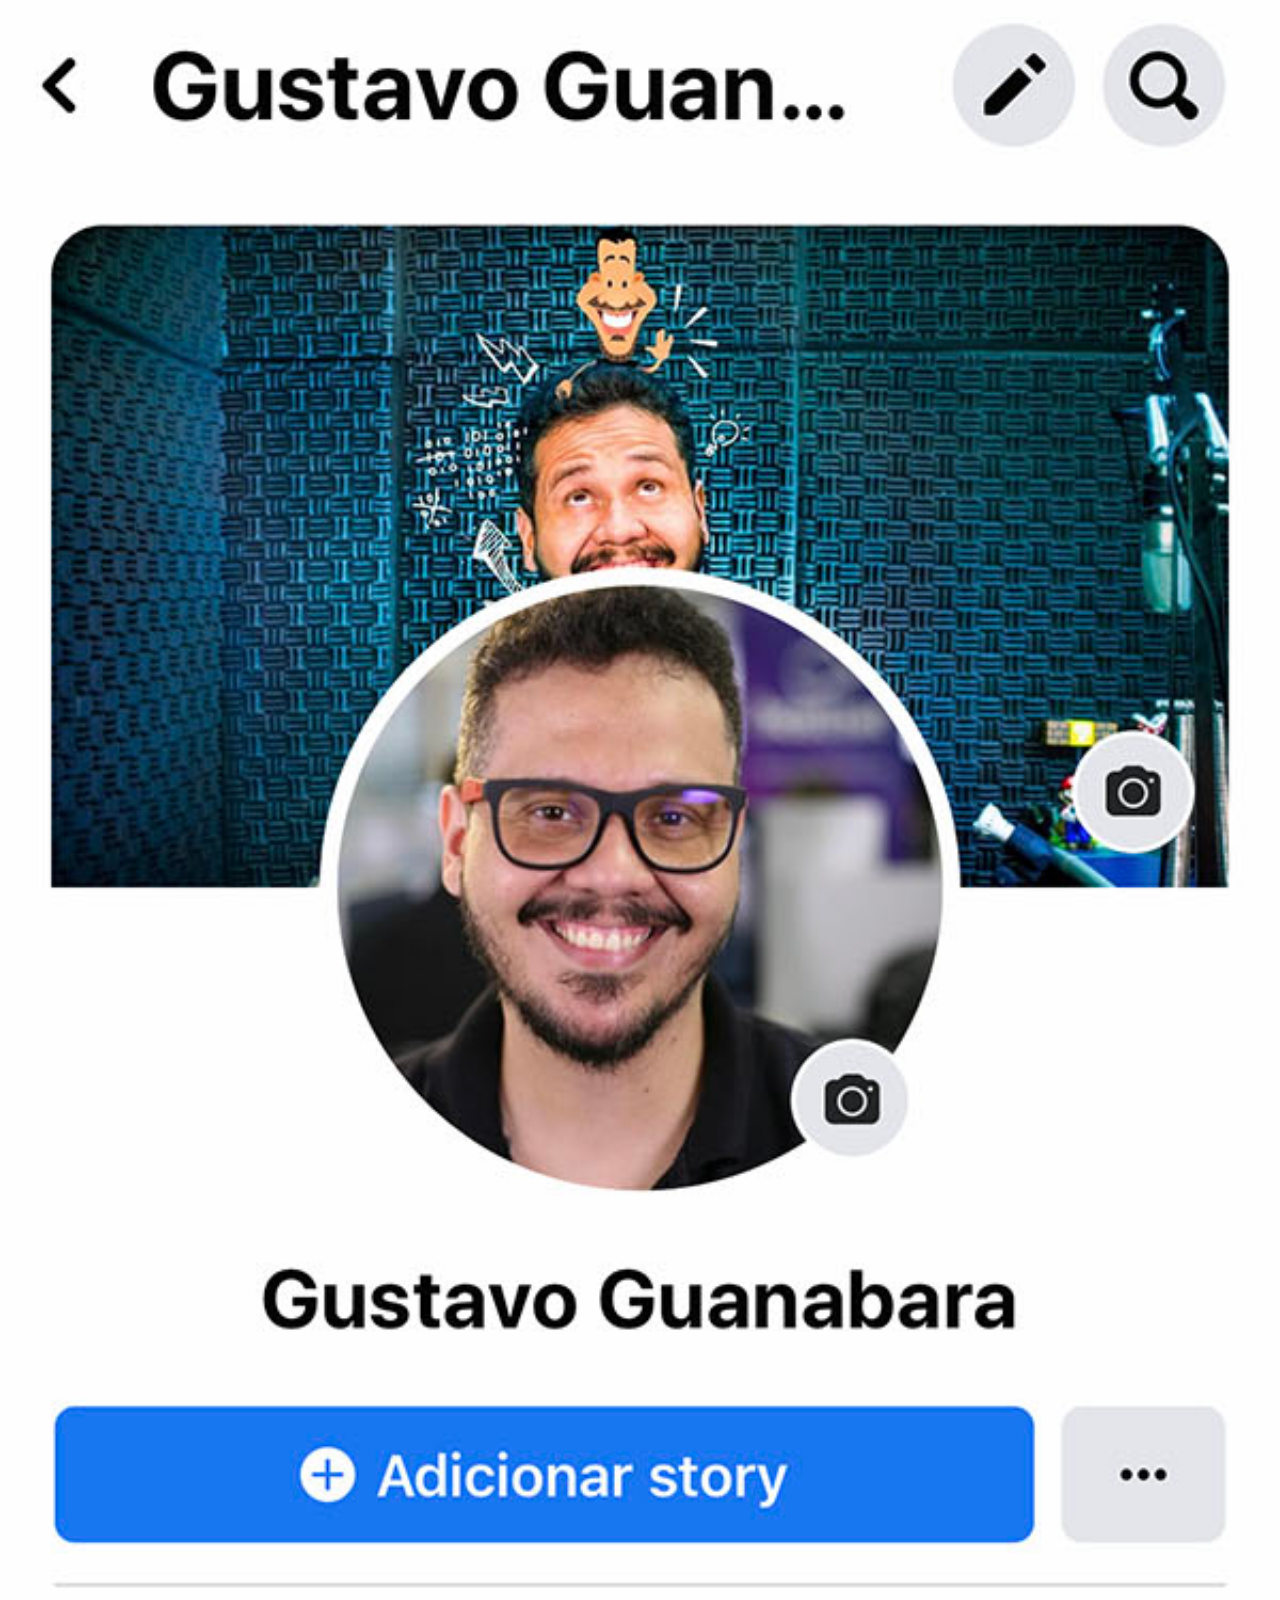
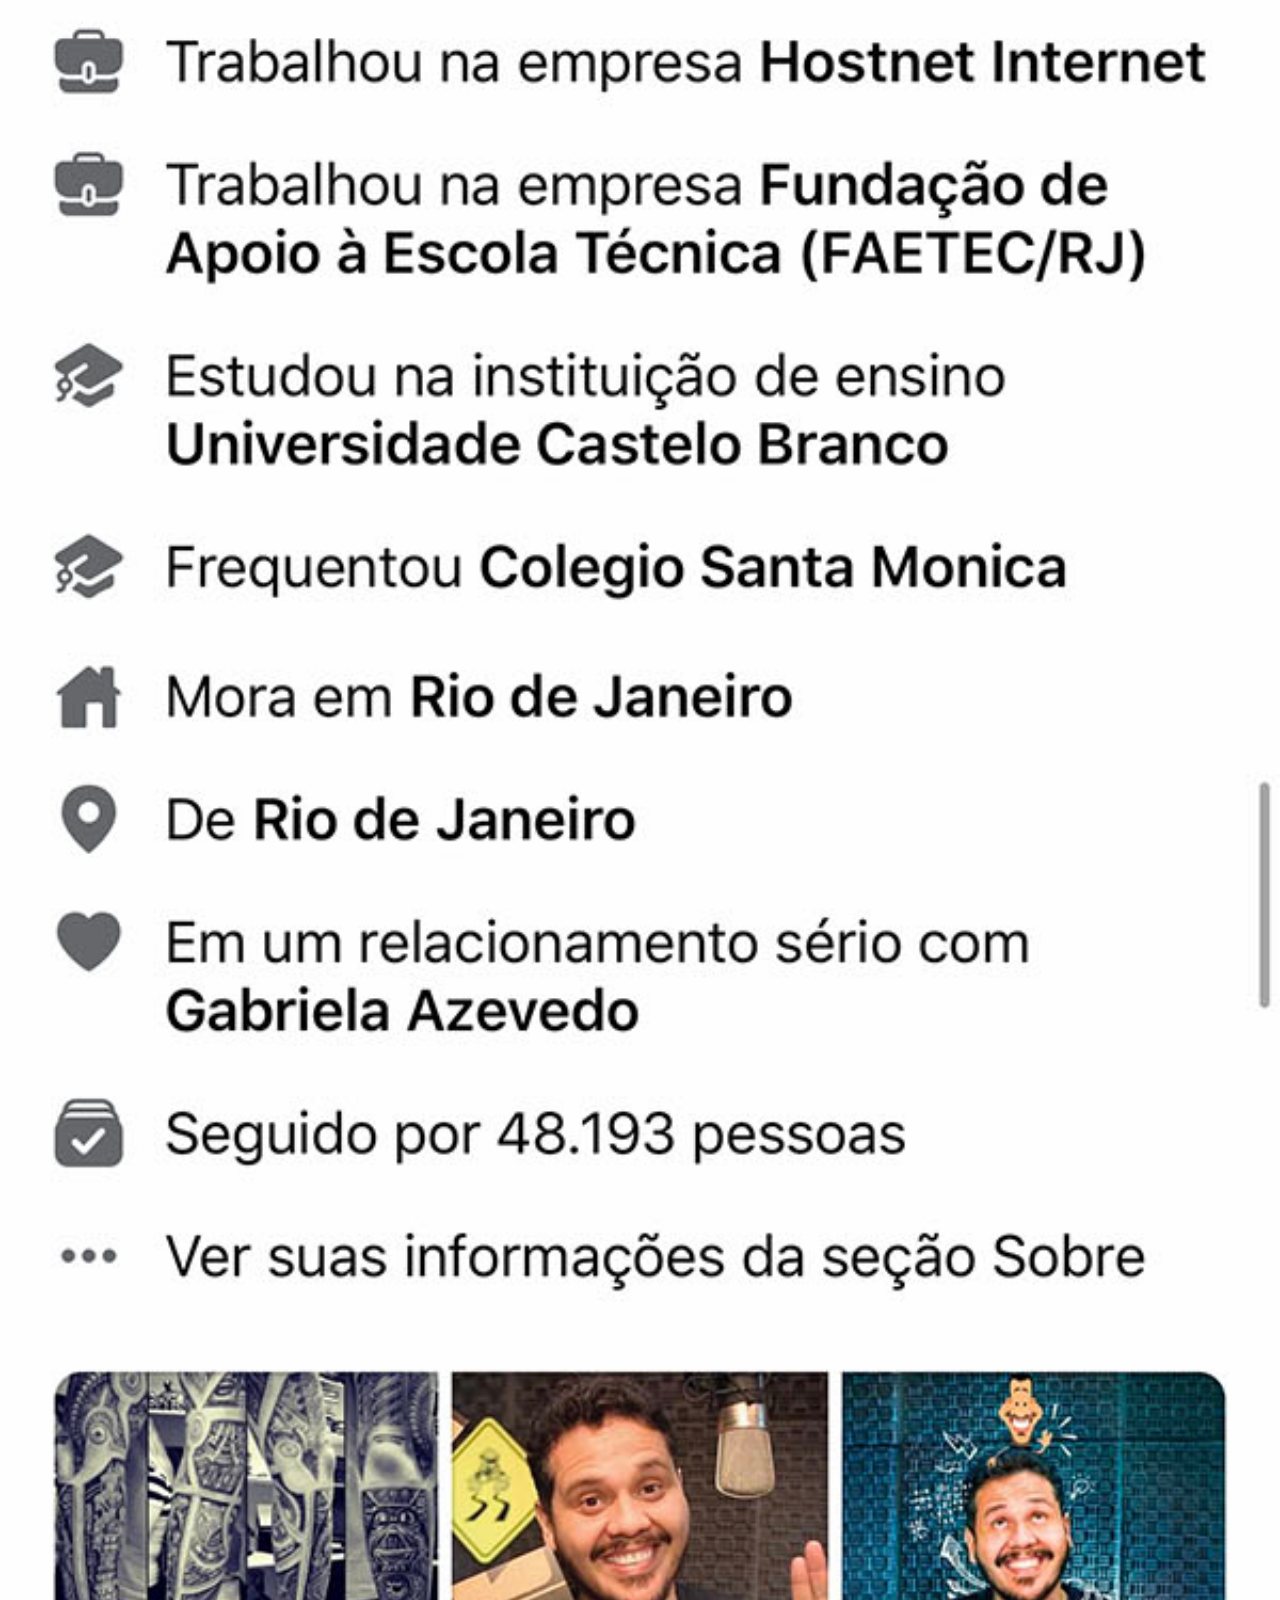
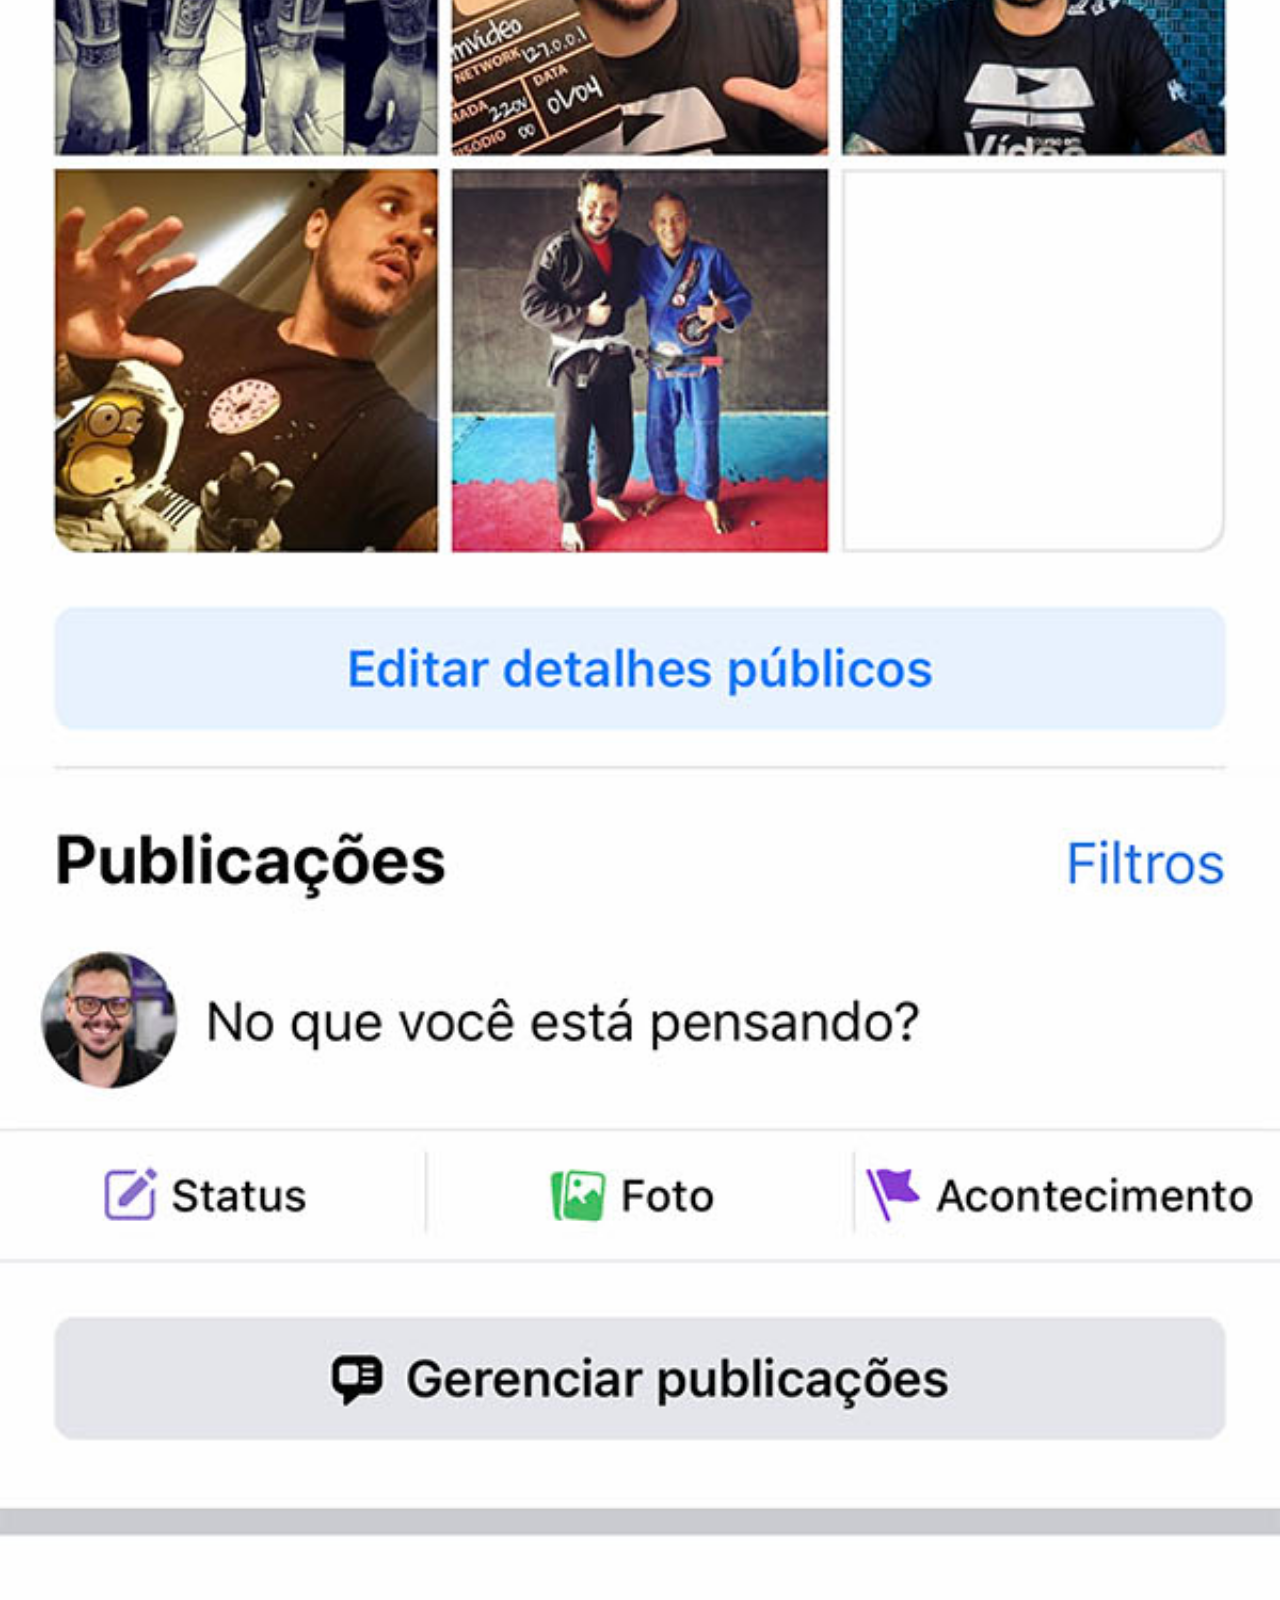
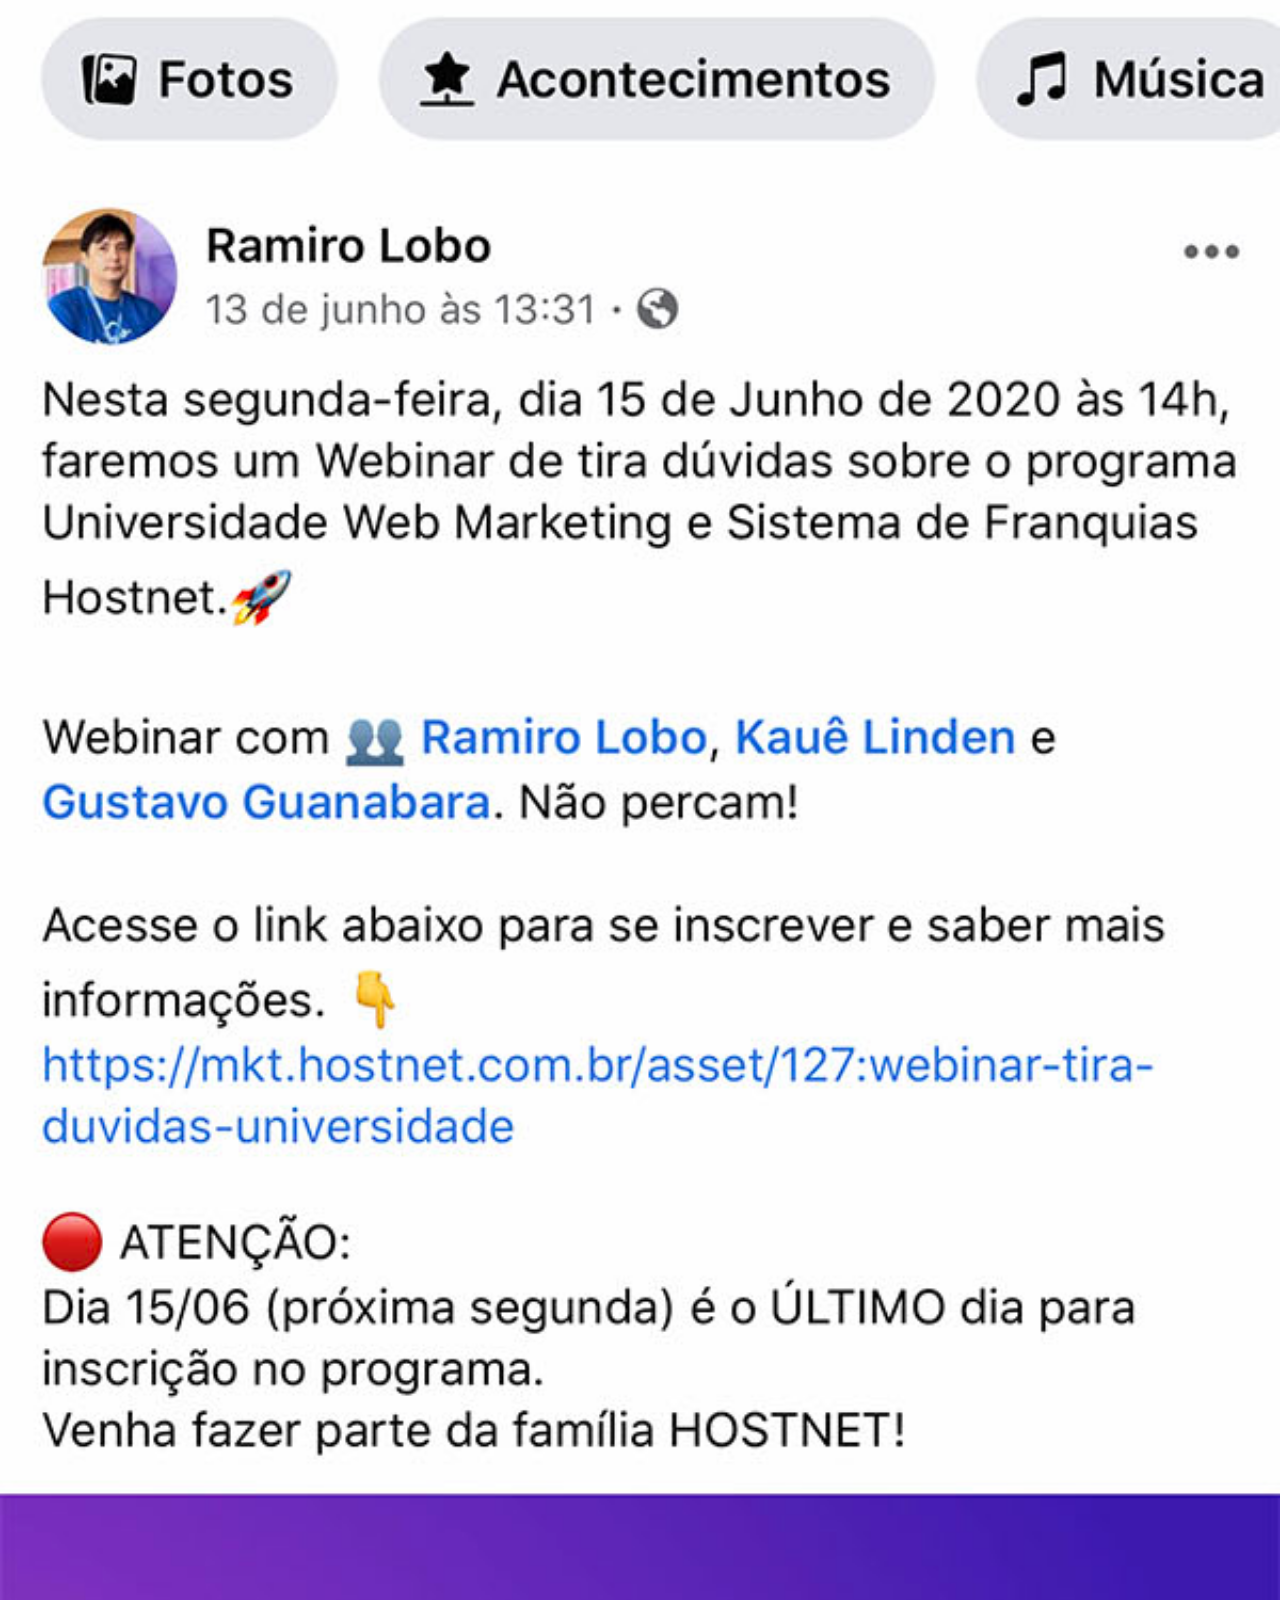
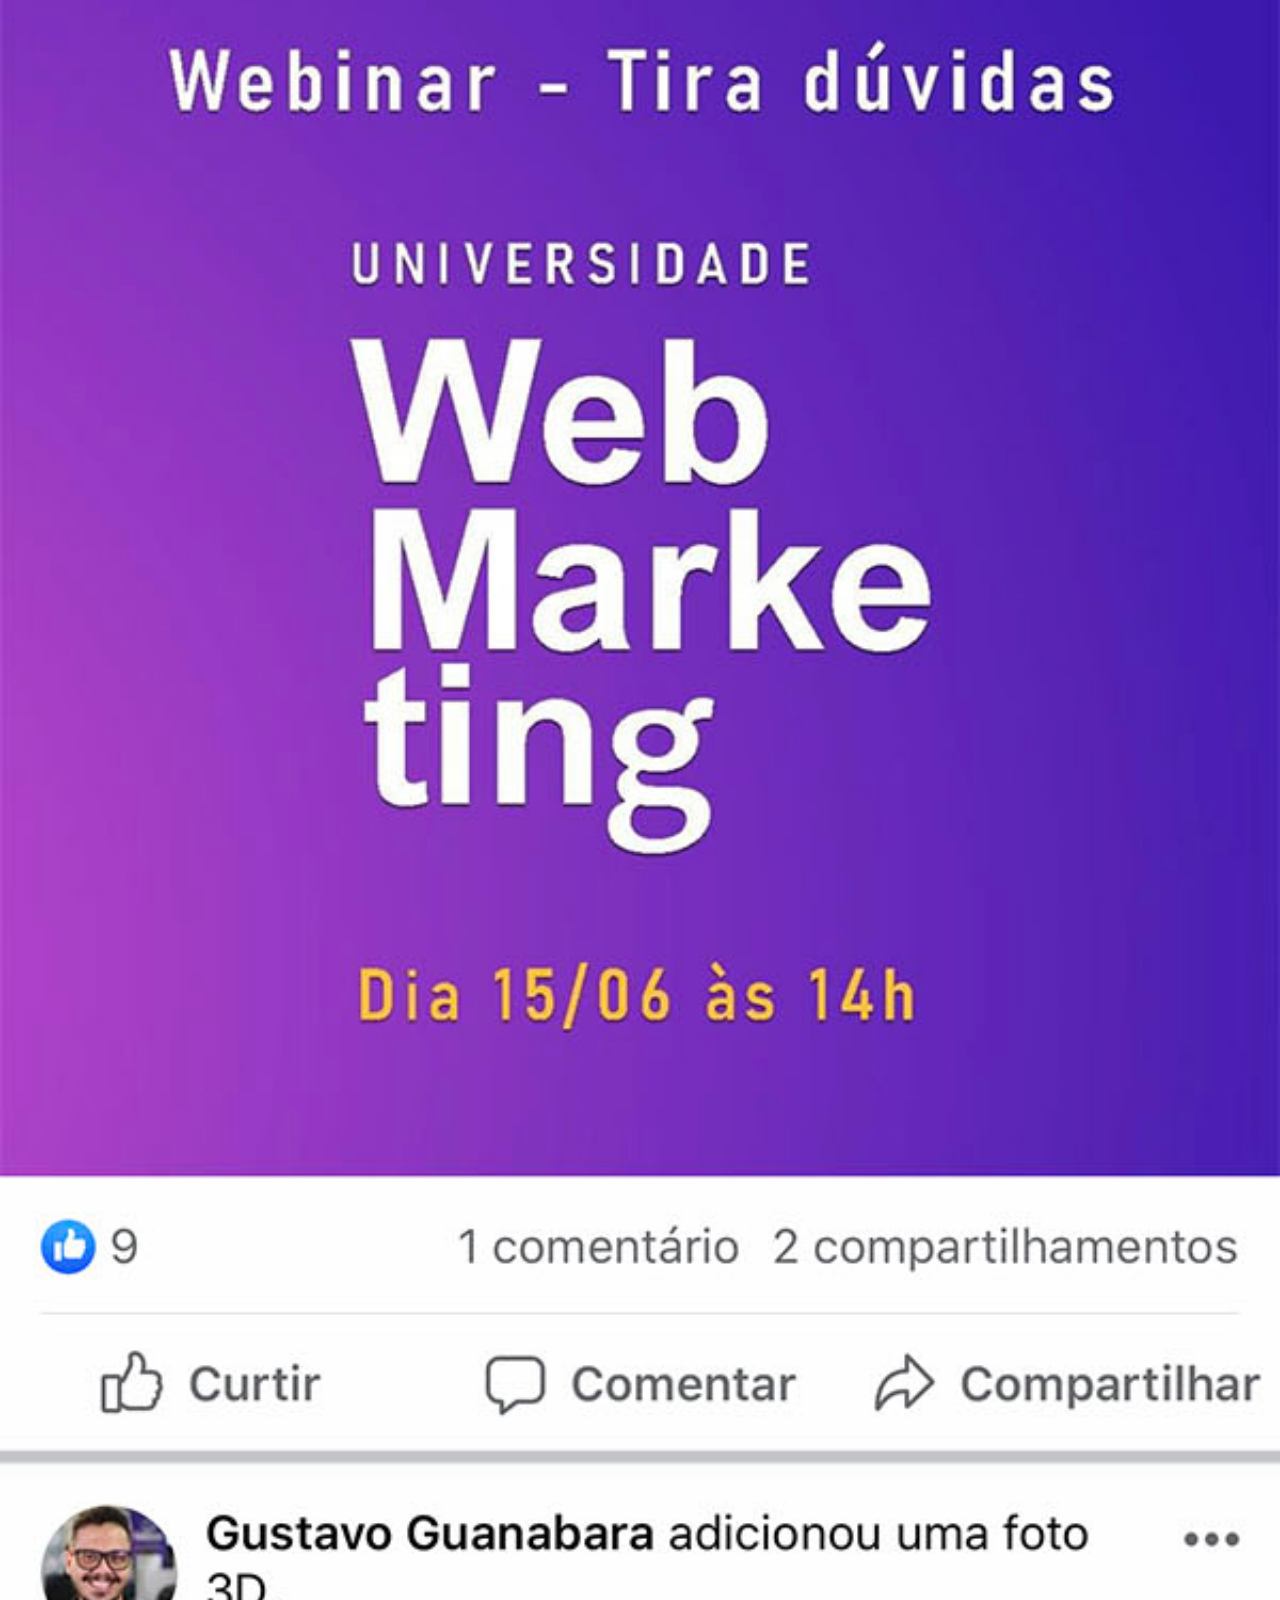
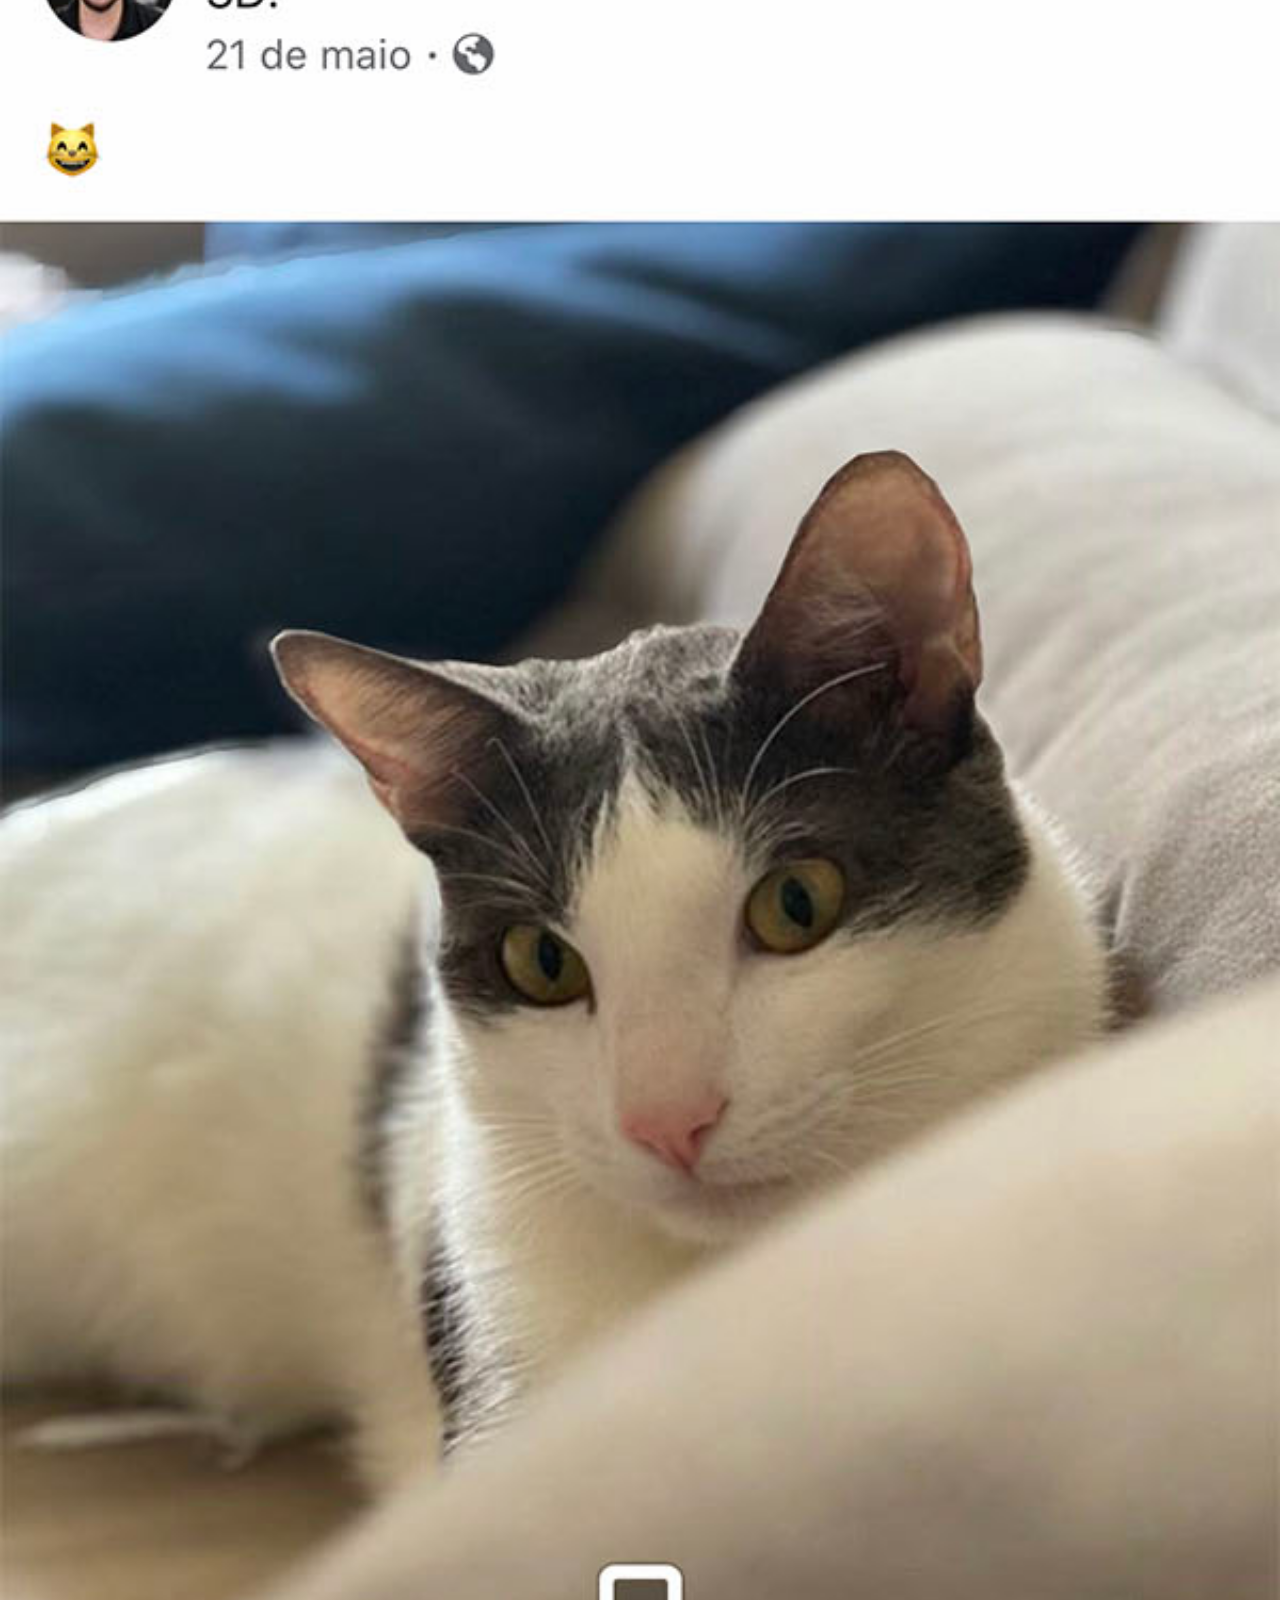
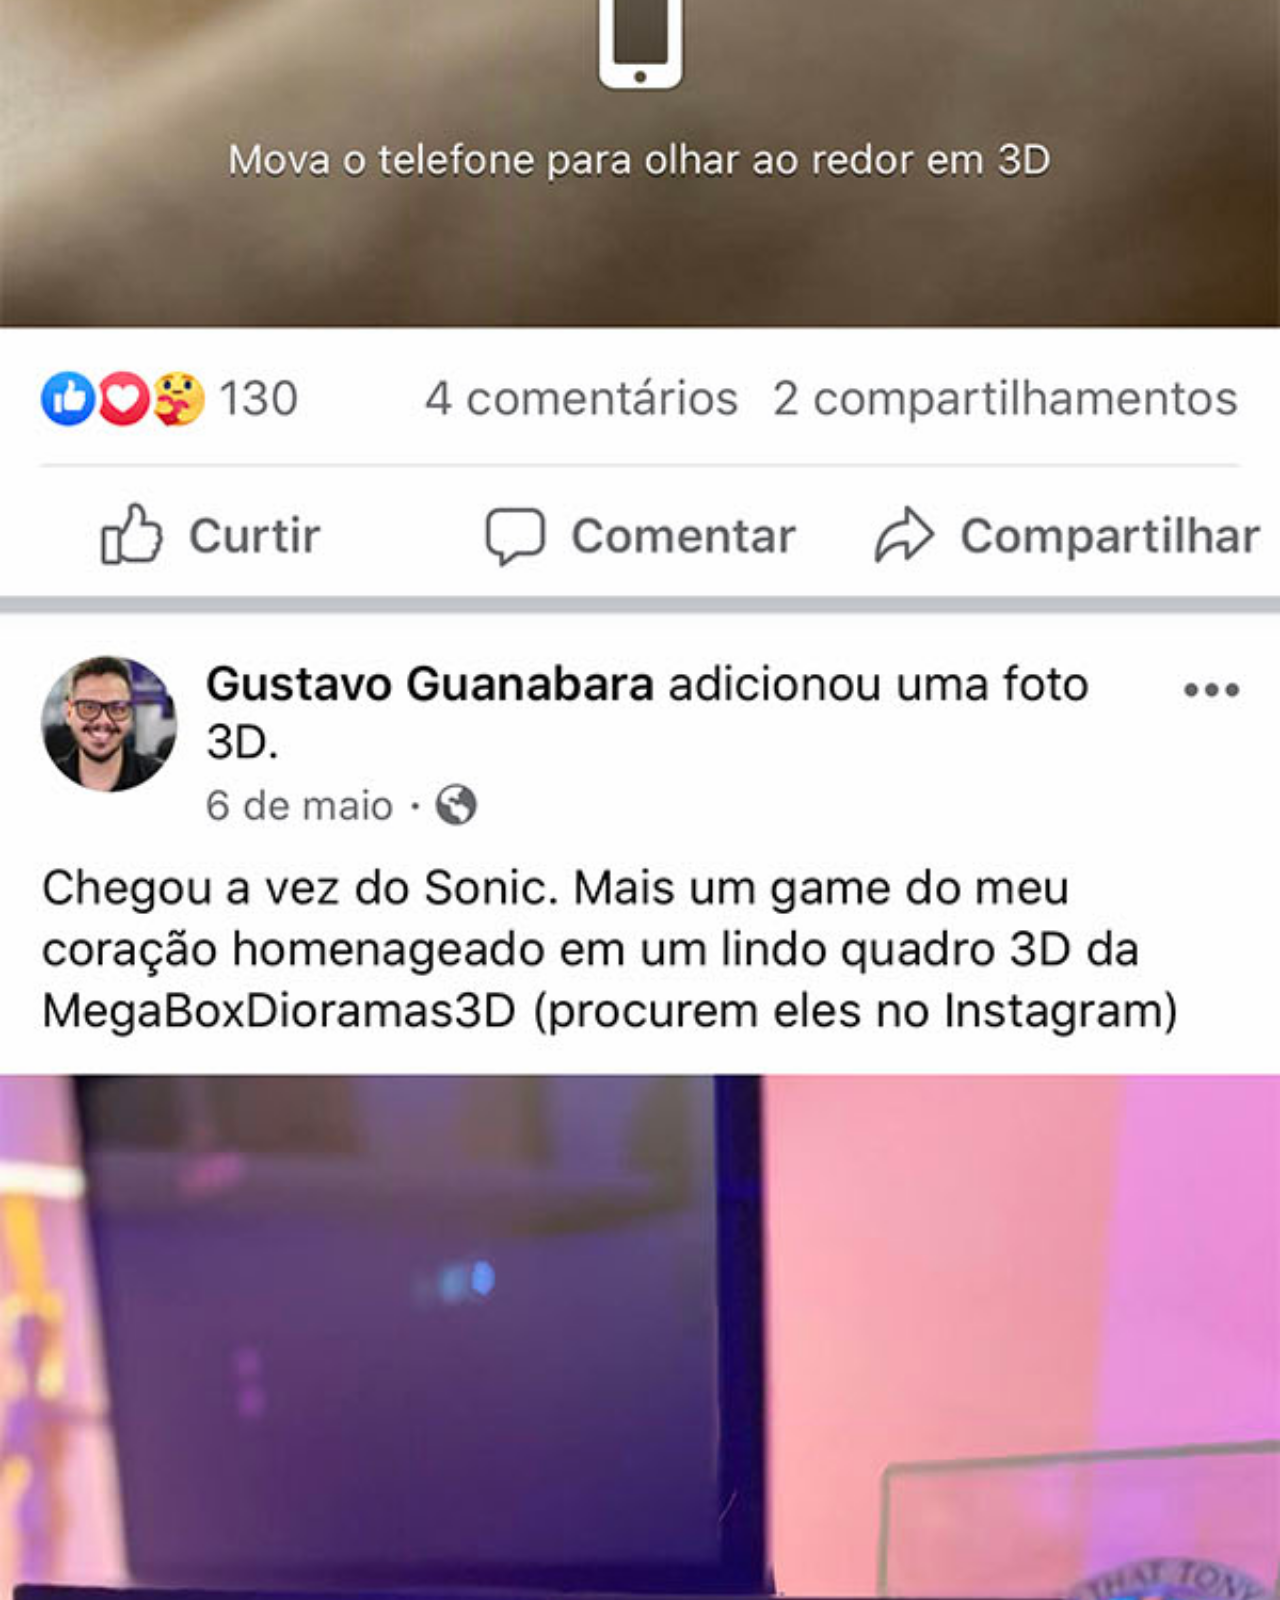
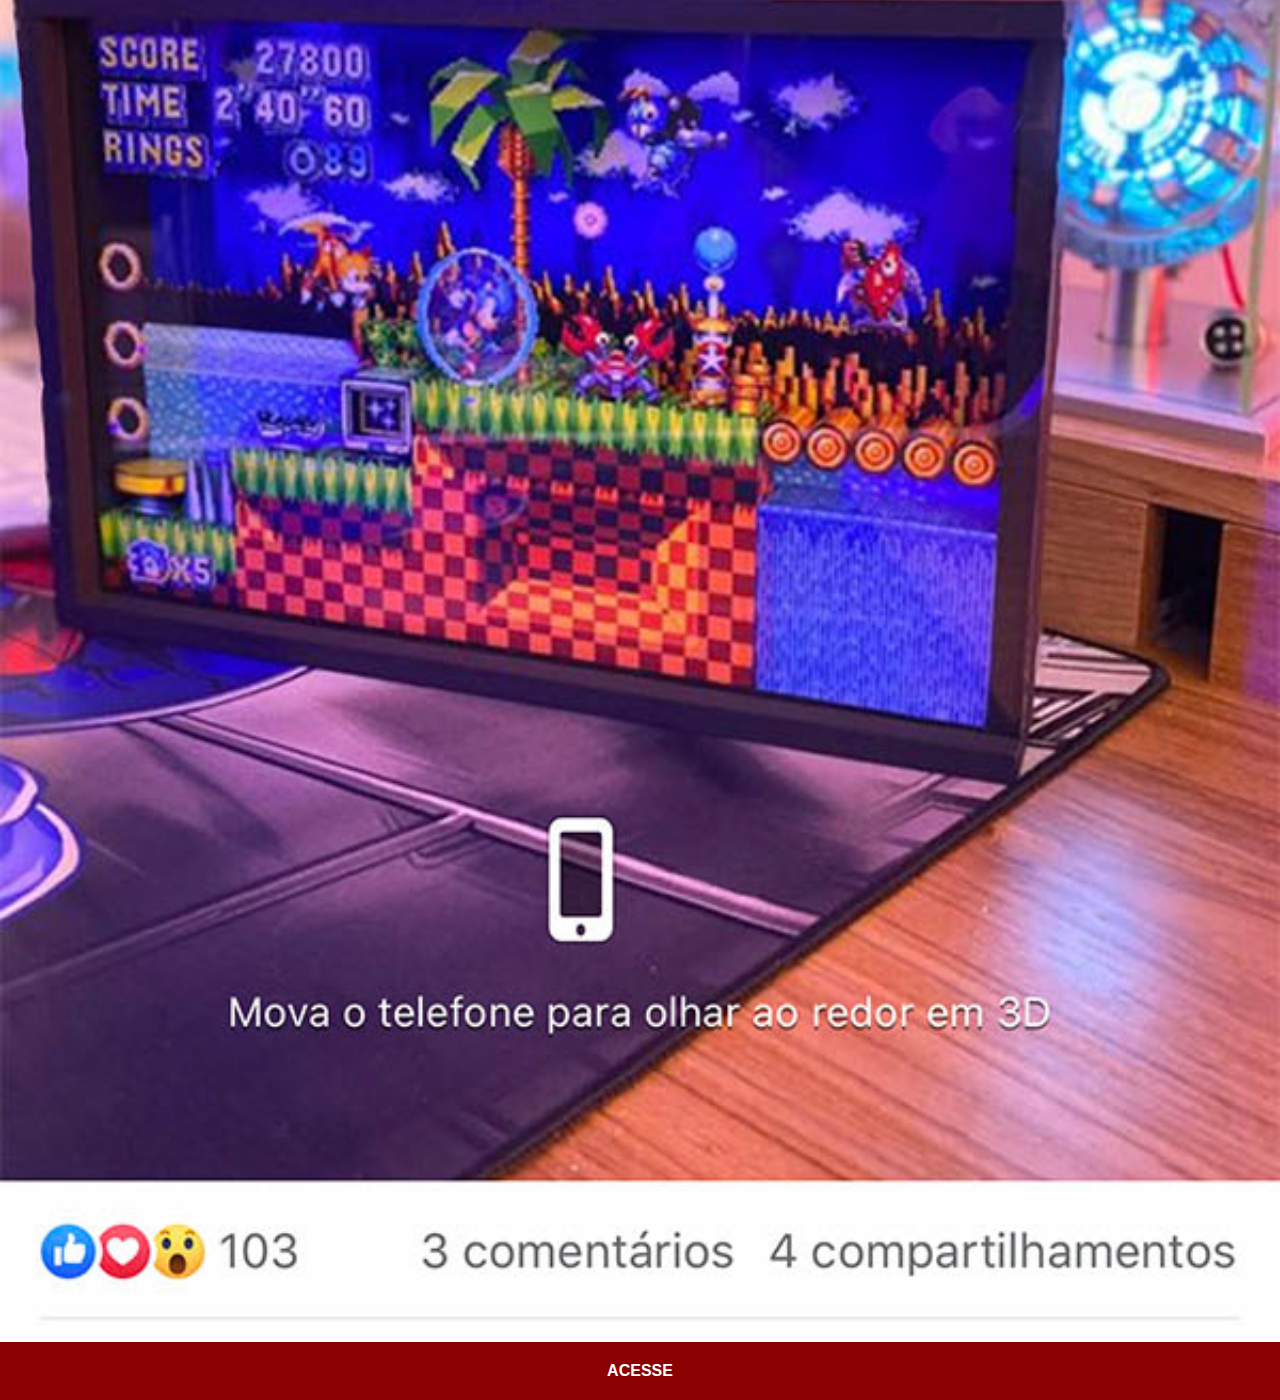
==== facebook.html @ ed6055a1 "projeto de redes sociais" ====
<!DOCTYPE html>
<html lang="pt-br">
<head>
    <meta charset="UTF-8">
    <meta http-equiv="X-UA-Compatible" content="IE=edge">
    <meta name="viewport" content="width=device-width, initial-scale=1.0">
    <title>GitHub</title>
    <link rel="stylesheet" href="css/social.css">
</head>
<body>
    <img src="imagens/tela-facebook.jpg" alt="">
    <a href="#">ACESSE</a>
</body>
</html>
---- css/social.css ----
@charset "UTF-8";

* {
    margin: 0px;
    padding: 0px;
    font-family: Arial, Helvetica, sans-serif;
}

img {
    width: 100vw;
}

::-webkit-scrollbar {
    width: 0px;
    height: 0px;
}

a {
    display: block;
    background-color: darkred;
    color: white;
    padding: 20px;
    text-align: center;
    font-weight: bold;
    text-decoration: none;
}

a:hover {
    background-color: red;
}
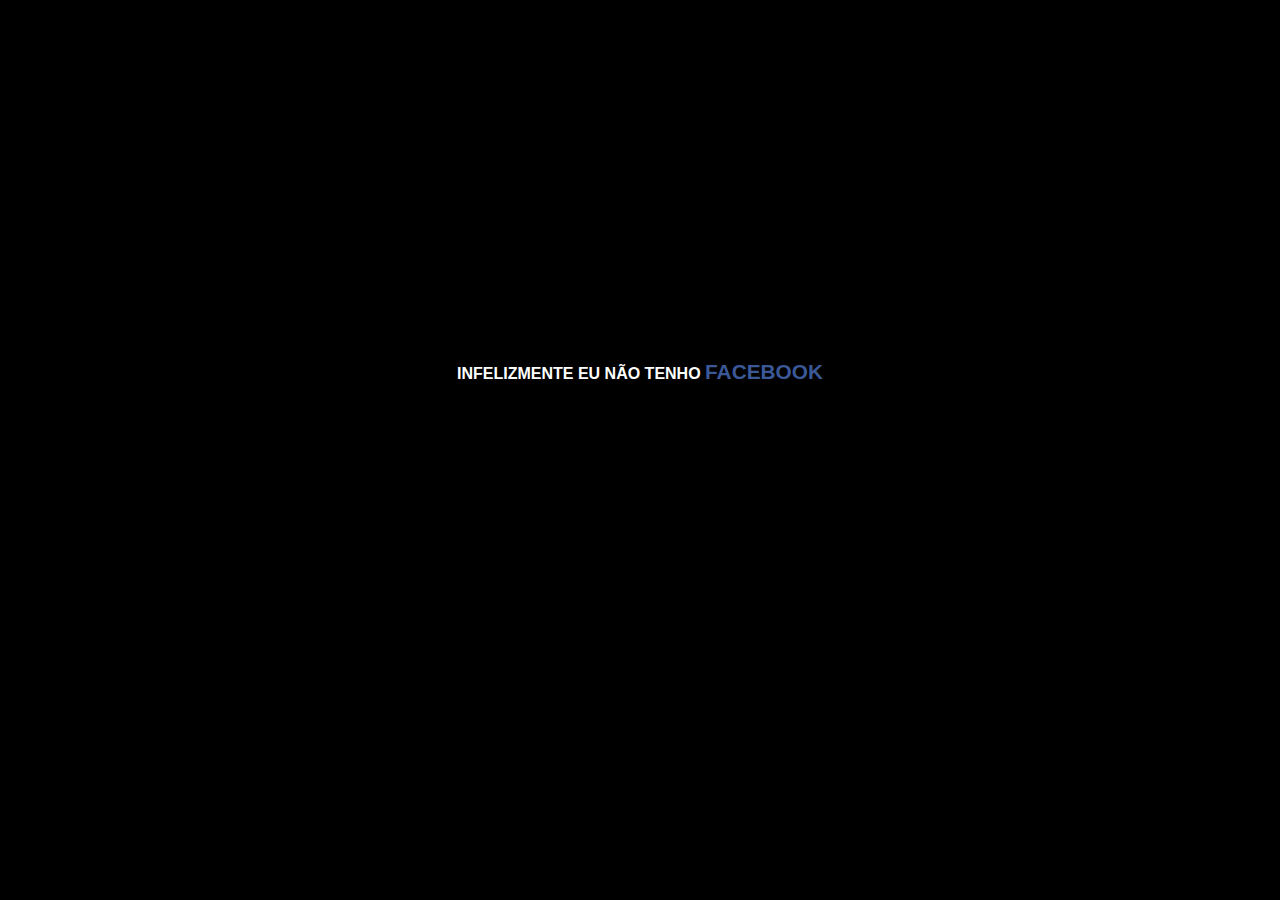
==== commit c52a0427: "atualizei o projeto social" ====
--- a/facebook.html
+++ b/facebook.html
@@ -8,7 +8,6 @@
     <link rel="stylesheet" href="css/social.css">
 </head>
 <body>
-    <img src="imagens/tela-facebook.jpg" alt="">
-    <a href="#">ACESSE</a>
+    <p>INFELIZMENTE EU NÃO TENHO <STRONG class="facebook">FACEBOOK</STRONG></p>
 </body>
 </html>--- a/css/social.css
+++ b/css/social.css
@@ -6,8 +6,22 @@
     font-family: Arial, Helvetica, sans-serif;
 }
 
+body {
+    background-color: black;
+    height: 100vh;
+    width: 100VW;
+}
+
+p {
+    font-weight: bolder;
+    text-align: center;
+    padding-top: 40vh;
+    color: white;
+}
+
 img {
     width: 100vw;
+    border-bottom: 1px solid black;
 }
 
 ::-webkit-scrollbar {
@@ -19,6 +33,7 @@
     display: block;
     background-color: darkred;
     color: white;
+    margin-top: -10px;
     padding: 20px;
     text-align: center;
     font-weight: bold;
@@ -27,4 +42,20 @@
 
 a:hover {
     background-color: red;
+}
+
+strong {
+    font-size: 1.3em;
+}
+
+strong.youtube {
+    color: #c4302b;
+}
+
+strong.twitter {
+    color: #00acee;
+}
+
+strong.facebook {
+    color: #3b5998;
 }